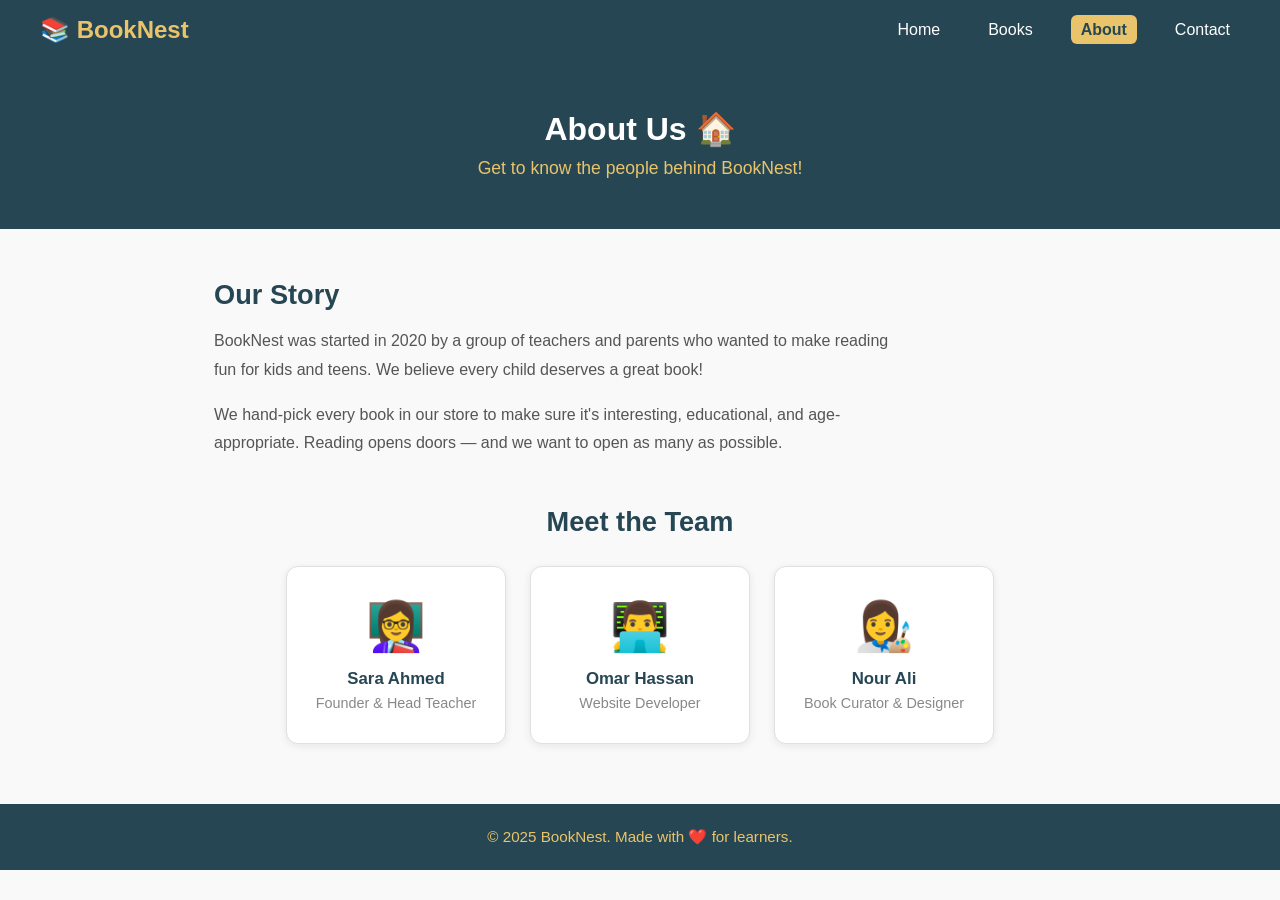
==== about.html @ 9d7f2394 "Initial commit: Add full multi-page bookstore project" ====
<!DOCTYPE html>
<html lang="en">
<head>
  <meta charset="UTF-8" />
  <meta name="viewport" content="width=device-width, initial-scale=1.0" />
  <title>BookNest - About</title>
  <link rel="stylesheet" href="css/navbar.css" />
  <link rel="stylesheet" href="css/about.css" />
</head>
<body>

  <!-- NAVBAR -->
  <nav class="navbar">
    <div class="logo">📚 BookNest</div>
    <ul class="nav-links">
      <li><a href="index.html">Home</a></li>
      <li><a href="books.html">Books</a></li>
      <li><a href="about.html" class="active">About</a></li>
      <li><a href="contact.html">Contact</a></li>
    </ul>
  </nav>

  <!-- PAGE HEADER -->
  <div class="page-header">
    <h1>About Us 🏠</h1>
    <p>Get to know the people behind BookNest!</p>
  </div>

  <!-- ABOUT CONTENT -->
  <section class="about-section">
    <div class="about-text">
      <h2>Our Story</h2>
      <p>
        BookNest was started in 2020 by a group of teachers and parents who
        wanted to make reading fun for kids and teens. We believe every child
        deserves a great book!
      </p>
      <p>
        We hand-pick every book in our store to make sure it's interesting,
        educational, and age-appropriate. Reading opens doors — and we want
        to open as many as possible.
      </p>
    </div>

    <!-- TEAM CARDS -->
    <h2 class="team-title">Meet the Team</h2>
    <div class="team-cards">

      <div class="team-card">
        <div class="avatar">👩‍🏫</div>
        <h3>Sara Ahmed</h3>
        <p>Founder & Head Teacher</p>
      </div>

      <div class="team-card">
        <div class="avatar">👨‍💻</div>
        <h3>Omar Hassan</h3>
        <p>Website Developer</p>
      </div>

      <div class="team-card">
        <div class="avatar">👩‍🎨</div>
        <h3>Nour Ali</h3>
        <p>Book Curator & Designer</p>
      </div>

    </div>
  </section>

  <!-- FOOTER -->
  <footer>
    <p>© 2025 BookNest. Made with ❤️ for learners.</p>
  </footer>

</body>
</html>
---- css/navbar.css ----
/* ===================================
   NAVBAR STYLES  (shared by all pages)
   Uses: display: flex
   =================================== */

/* ---------- Reset ---------- */
* {
  margin: 0;
  padding: 0;
  box-sizing: border-box;
}

body {
  font-family: 'Segoe UI', sans-serif;
  background-color: #f9f9f9;
  color: #333;
}

/* ---------- Navbar ---------- */
.navbar {
  display: flex;                    /* Flexbox turns the navbar horizontal */
  justify-content: space-between;   /* Logo on left, links on right */
  align-items: center;              /* Center items vertically */
  background-color: #264653;
  padding: 16px 40px;
}

.logo {
  font-size: 1.5rem;
  font-weight: bold;
  color: #e9c46a;
  text-decoration: none;
}

/* ---------- Nav Links List ---------- */
.nav-links {
  display: flex;        /* Links sit side by side */
  gap: 28px;            /* Space between each link */
  list-style: none;     /* Remove bullet points */
}

.nav-links a {
  color: #ffffff;
  text-decoration: none;
  font-size: 1rem;
  padding: 6px 10px;
  border-radius: 6px;
  transition: background-color 0.2s;
}

.nav-links a:hover {
  background-color: #2a9d8f;
}

/* Active page link gets highlighted */
.nav-links a.active {
  background-color: #e9c46a;
  color: #264653;
  font-weight: bold;
}

/* ---------- Footer (shared) ---------- */
footer {
  text-align: center;
  padding: 24px;
  background-color: #264653;
  color: #e9c46a;
  margin-top: 60px;
  font-size: 0.95rem;
}

/* =============================================
   MEDIA QUERY — Mobile screens (max 600px)
   On small screens, the navbar stacks vertically
   ============================================= */
@media (max-width: 600px) {
  .navbar {
    flex-direction: column;   /* Stack logo above links */
    gap: 12px;
    padding: 16px 20px;
    text-align: center;
  }

  .nav-links {
    flex-wrap: wrap;          /* Links wrap to next line if needed */
    justify-content: center;
    gap: 10px;
  }
}
---- css/about.css ----
/* ===================================
   ABOUT PAGE STYLES  (about.html)
   =================================== */

/* ---------- Page Header ---------- */
.page-header {
  background-color: #264653;
  color: #ffffff;
  text-align: center;
  padding: 50px 20px;
}

.page-header h1 {
  font-size: 2rem;
  margin-bottom: 10px;
}

.page-header p {
  font-size: 1.1rem;
  color: #e9c46a;
}

/* ---------- About Section ---------- */
.about-section {
  max-width: 900px;
  margin: 50px auto;
  padding: 0 24px;
}

/* ---------- Story Text ---------- */
.about-text h2 {
  font-size: 1.7rem;
  color: #264653;
  margin-bottom: 16px;
}

.about-text p {
  font-size: 1rem;
  color: #555;
  line-height: 1.8;
  margin-bottom: 16px;
  max-width: 700px;
}

/* ---------- Team Section ---------- */
.team-title {
  font-size: 1.7rem;
  color: #264653;
  margin: 48px 0 28px;
  text-align: center;
}

/* ---------- Team Cards (Flexbox) ---------- */
.team-cards {
  display: flex;          /* Cards in a horizontal row */
  gap: 24px;
  justify-content: center;
  flex-wrap: wrap;        /* Wrap on small screens */
}

.team-card {
  background-color: #ffffff;
  border: 1px solid #e0e0e0;
  border-radius: 12px;
  padding: 32px 24px;
  width: 220px;
  text-align: center;
  box-shadow: 0 2px 8px rgba(0, 0, 0, 0.08);
  transition: transform 0.2s;
}

.team-card:hover {
  transform: translateY(-4px);
}

.avatar {
  font-size: 3rem;
  margin-bottom: 14px;
}

.team-card h3 {
  font-size: 1.05rem;
  color: #264653;
  margin-bottom: 6px;
}

.team-card p {
  font-size: 0.9rem;
  color: #888;
}

/* ---------- Media Query ---------- */
@media (max-width: 600px) {
  .team-card {
    width: 100%;
  }
}
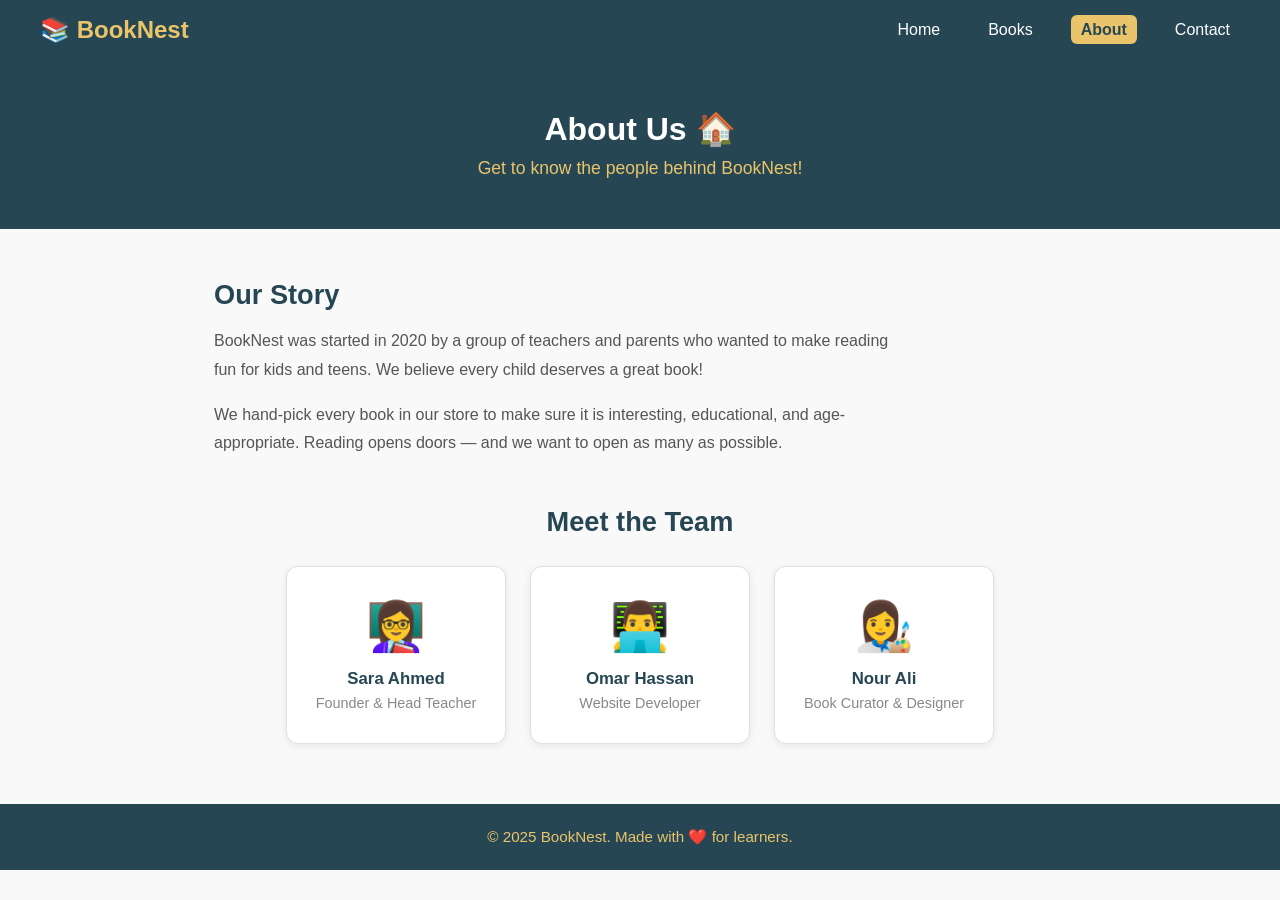
==== commit 2f9a8e31: "Fix: one CSS file per page, no shared files" ====
--- a/about.html
+++ b/about.html
@@ -4,8 +4,7 @@
   <meta charset="UTF-8" />
   <meta name="viewport" content="width=device-width, initial-scale=1.0" />
   <title>BookNest - About</title>
-  <link rel="stylesheet" href="css/navbar.css" />
-  <link rel="stylesheet" href="css/about.css" />
+  <link rel="stylesheet" href="about.css" />
 </head>
 <body>
 
@@ -36,7 +35,7 @@
         deserves a great book!
       </p>
       <p>
-        We hand-pick every book in our store to make sure it's interesting,
+        We hand-pick every book in our store to make sure it is interesting,
         educational, and age-appropriate. Reading opens doors — and we want
         to open as many as possible.
       </p>
--- a/about.css
+++ b/about.css
@@ -0,0 +1,172 @@
+/* ============================================
+   about.css — styles for about.html ONLY
+   ============================================ */
+
+/* ---------- Reset ---------- */
+* {
+  margin: 0;
+  padding: 0;
+  box-sizing: border-box;
+}
+
+body {
+  font-family: 'Segoe UI', sans-serif;
+  background-color: #f9f9f9;
+  color: #333;
+}
+
+/* ---------- Navbar ---------- */
+.navbar {
+  display: flex;
+  justify-content: space-between;
+  align-items: center;
+  background-color: #264653;
+  padding: 16px 40px;
+}
+
+.logo {
+  font-size: 1.5rem;
+  font-weight: bold;
+  color: #e9c46a;
+}
+
+.nav-links {
+  display: flex;
+  gap: 28px;
+  list-style: none;
+}
+
+.nav-links a {
+  color: #ffffff;
+  text-decoration: none;
+  font-size: 1rem;
+  padding: 6px 10px;
+  border-radius: 6px;
+  transition: background-color 0.2s;
+}
+
+.nav-links a:hover {
+  background-color: #2a9d8f;
+}
+
+.nav-links a.active {
+  background-color: #e9c46a;
+  color: #264653;
+  font-weight: bold;
+}
+
+/* ---------- Page Header ---------- */
+.page-header {
+  background-color: #264653;
+  color: #ffffff;
+  text-align: center;
+  padding: 50px 20px;
+}
+
+.page-header h1 {
+  font-size: 2rem;
+  margin-bottom: 10px;
+}
+
+.page-header p {
+  font-size: 1.1rem;
+  color: #e9c46a;
+}
+
+/* ---------- About Section ---------- */
+.about-section {
+  max-width: 900px;
+  margin: 50px auto;
+  padding: 0 24px;
+}
+
+.about-text h2 {
+  font-size: 1.7rem;
+  color: #264653;
+  margin-bottom: 16px;
+}
+
+.about-text p {
+  font-size: 1rem;
+  color: #555;
+  line-height: 1.8;
+  margin-bottom: 16px;
+  max-width: 700px;
+}
+
+/* ---------- Team Section ---------- */
+.team-title {
+  font-size: 1.7rem;
+  color: #264653;
+  margin: 48px 0 28px;
+  text-align: center;
+}
+
+/* ---------- Team Cards (Flexbox) ---------- */
+.team-cards {
+  display: flex;
+  gap: 24px;
+  justify-content: center;
+  flex-wrap: wrap;
+}
+
+.team-card {
+  background-color: #ffffff;
+  border: 1px solid #e0e0e0;
+  border-radius: 12px;
+  padding: 32px 24px;
+  width: 220px;
+  text-align: center;
+  box-shadow: 0 2px 8px rgba(0, 0, 0, 0.08);
+  transition: transform 0.2s;
+}
+
+.team-card:hover {
+  transform: translateY(-4px);
+}
+
+.avatar {
+  font-size: 3rem;
+  margin-bottom: 14px;
+}
+
+.team-card h3 {
+  font-size: 1.05rem;
+  color: #264653;
+  margin-bottom: 6px;
+}
+
+.team-card p {
+  font-size: 0.9rem;
+  color: #888;
+}
+
+/* ---------- Footer ---------- */
+footer {
+  text-align: center;
+  padding: 24px;
+  background-color: #264653;
+  color: #e9c46a;
+  margin-top: 60px;
+  font-size: 0.95rem;
+}
+
+/* ---------- Media Query ---------- */
+@media (max-width: 600px) {
+  .navbar {
+    flex-direction: column;
+    gap: 12px;
+    padding: 16px 20px;
+    text-align: center;
+  }
+
+  .nav-links {
+    flex-wrap: wrap;
+    justify-content: center;
+    gap: 10px;
+  }
+
+  .team-card {
+    width: 100%;
+  }
+}
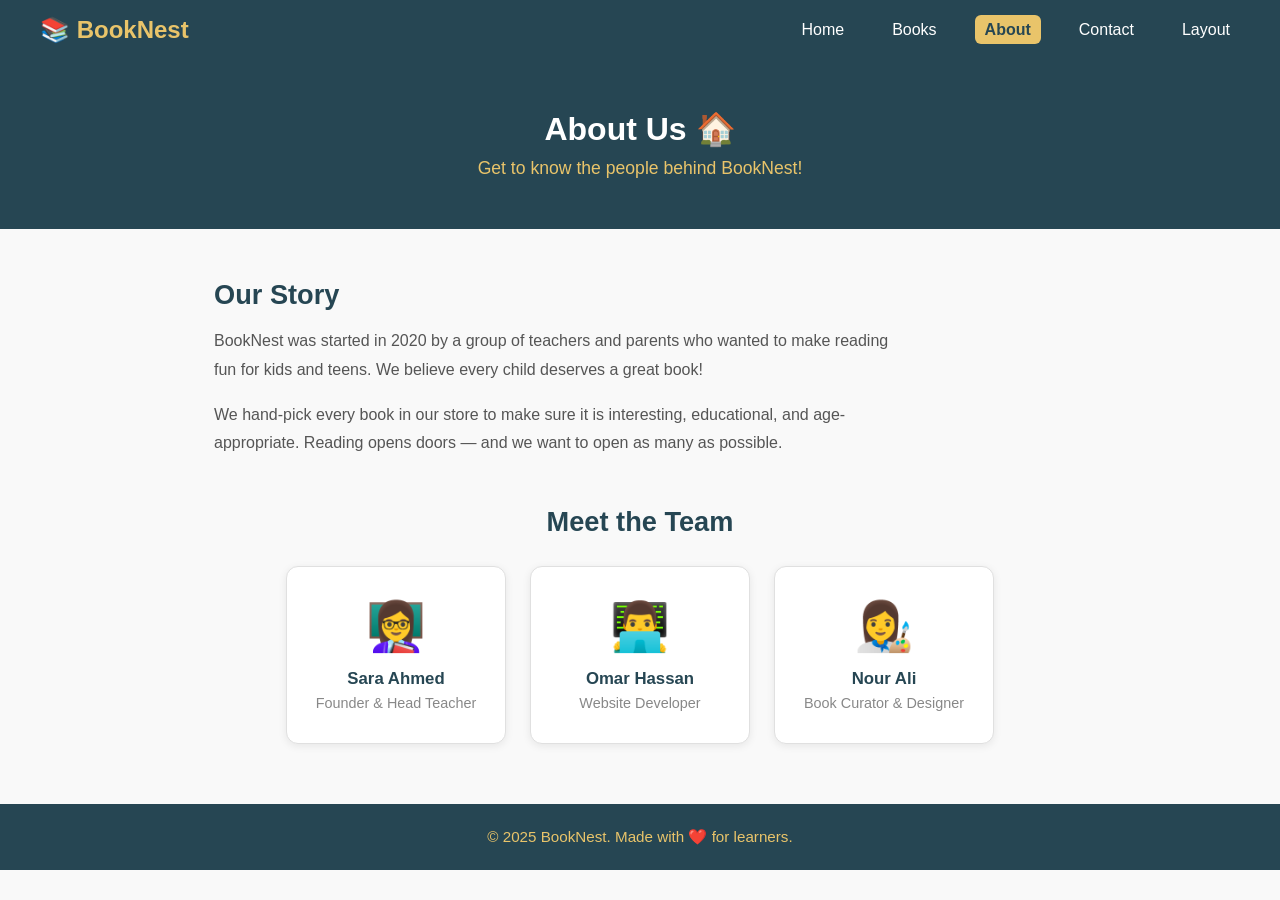
==== commit f59cc64f: "Rename books-grid to books-list; add layout page with grid-template-areas" ====
--- a/about.html
+++ b/about.html
@@ -16,6 +16,7 @@
       <li><a href="books.html">Books</a></li>
       <li><a href="about.html" class="active">About</a></li>
       <li><a href="contact.html">Contact</a></li>
+      <li><a href="layout.html">Layout</a></li>
     </ul>
   </nav>
 
